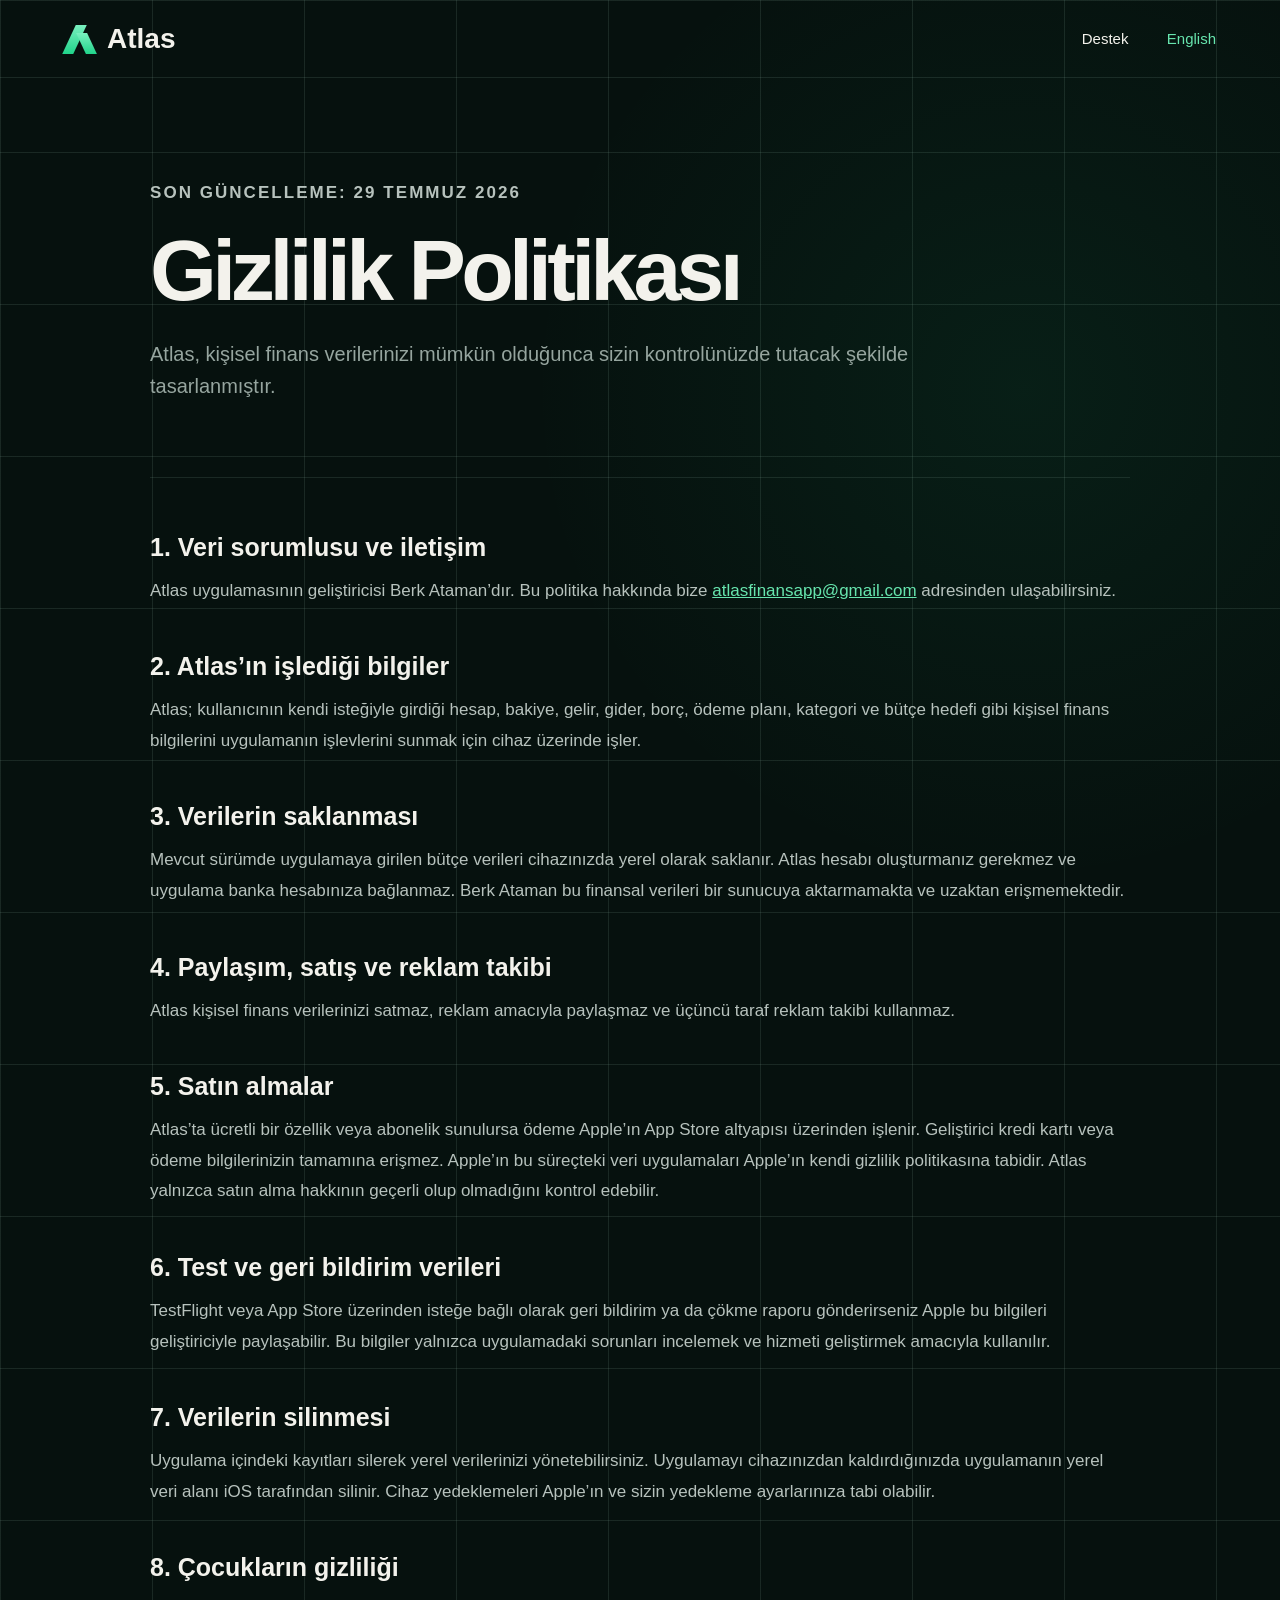
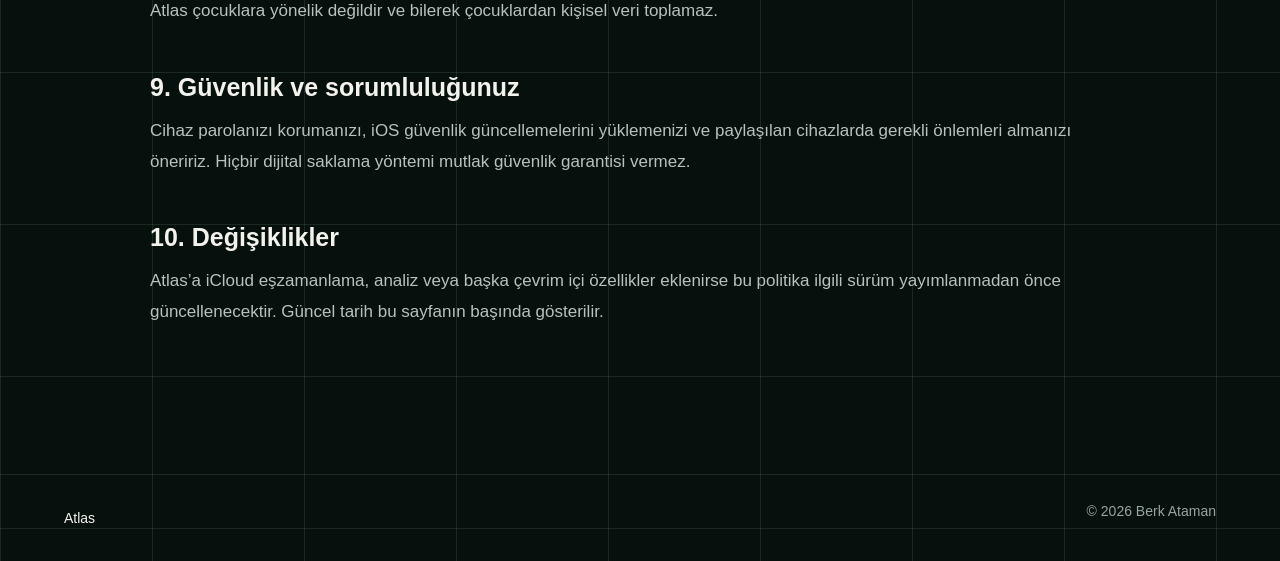
==== privacy/index.html @ 916eed84 "Add privacy/index.html" ====
<!doctype html>
<html lang="tr">
<head>
  <meta charset="utf-8">
  <meta name="viewport" content="width=device-width, initial-scale=1">
  <meta name="description" content="Atlas Gizlilik Politikası">
  <meta name="theme-color" content="#06110e">
  <title>Gizlilik Politikası — Atlas</title>
  <link rel="stylesheet" href="../assets/styles.css">
  <script defer src="../assets/site.js"></script>
</head>
<body>
  <header class="site-header compact">
    <a class="brand" href="../"><span class="brand-mark" aria-hidden="true"><i></i><i></i></span><span>Atlas</span></a>
    <nav><a href="../support/" data-tr="Destek" data-en="Support">Destek</a><button class="language-toggle" type="button" data-language-toggle>English</button></nav>
  </header>
  <main class="legal-shell">
    <article class="legal-document">
      <div class="legal-title">
        <p class="eyebrow" data-tr="Son güncelleme: 29 Temmuz 2026" data-en="Last updated: July 29, 2026">Son güncelleme: 29 Temmuz 2026</p>
        <h1 data-tr="Gizlilik Politikası" data-en="Privacy Policy">Gizlilik Politikası</h1>
        <p data-tr="Atlas, kişisel finans verilerinizi mümkün olduğunca sizin kontrolünüzde tutacak şekilde tasarlanmıştır." data-en="Atlas is designed to keep your personal financial information under your control as much as possible.">Atlas, kişisel finans verilerinizi mümkün olduğunca sizin kontrolünüzde tutacak şekilde tasarlanmıştır.</p>
      </div>

      <div data-lang="tr">
        <h2>1. Veri sorumlusu ve iletişim</h2>
        <p>Atlas uygulamasının geliştiricisi Berk Ataman’dır. Bu politika hakkında bize <a href="mailto:atlasfinansapp@gmail.com">atlasfinansapp@gmail.com</a> adresinden ulaşabilirsiniz.</p>
        <h2>2. Atlas’ın işlediği bilgiler</h2>
        <p>Atlas; kullanıcının kendi isteğiyle girdiği hesap, bakiye, gelir, gider, borç, ödeme planı, kategori ve bütçe hedefi gibi kişisel finans bilgilerini uygulamanın işlevlerini sunmak için cihaz üzerinde işler.</p>
        <h2>3. Verilerin saklanması</h2>
        <p>Mevcut sürümde uygulamaya girilen bütçe verileri cihazınızda yerel olarak saklanır. Atlas hesabı oluşturmanız gerekmez ve uygulama banka hesabınıza bağlanmaz. Berk Ataman bu finansal verileri bir sunucuya aktarmamakta ve uzaktan erişmemektedir.</p>
        <h2>4. Paylaşım, satış ve reklam takibi</h2>
        <p>Atlas kişisel finans verilerinizi satmaz, reklam amacıyla paylaşmaz ve üçüncü taraf reklam takibi kullanmaz.</p>
        <h2>5. Satın almalar</h2>
        <p>Atlas’ta ücretli bir özellik veya abonelik sunulursa ödeme Apple’ın App Store altyapısı üzerinden işlenir. Geliştirici kredi kartı veya ödeme bilgilerinizin tamamına erişmez. Apple’ın bu süreçteki veri uygulamaları Apple’ın kendi gizlilik politikasına tabidir. Atlas yalnızca satın alma hakkının geçerli olup olmadığını kontrol edebilir.</p>
        <h2>6. Test ve geri bildirim verileri</h2>
        <p>TestFlight veya App Store üzerinden isteğe bağlı olarak geri bildirim ya da çökme raporu gönderirseniz Apple bu bilgileri geliştiriciyle paylaşabilir. Bu bilgiler yalnızca uygulamadaki sorunları incelemek ve hizmeti geliştirmek amacıyla kullanılır.</p>
        <h2>7. Verilerin silinmesi</h2>
        <p>Uygulama içindeki kayıtları silerek yerel verilerinizi yönetebilirsiniz. Uygulamayı cihazınızdan kaldırdığınızda uygulamanın yerel veri alanı iOS tarafından silinir. Cihaz yedeklemeleri Apple’ın ve sizin yedekleme ayarlarınıza tabi olabilir.</p>
        <h2>8. Çocukların gizliliği</h2>
        <p>Atlas çocuklara yönelik değildir ve bilerek çocuklardan kişisel veri toplamaz.</p>
        <h2>9. Güvenlik ve sorumluluğunuz</h2>
        <p>Cihaz parolanızı korumanızı, iOS güvenlik güncellemelerini yüklemenizi ve paylaşılan cihazlarda gerekli önlemleri almanızı öneririz. Hiçbir dijital saklama yöntemi mutlak güvenlik garantisi vermez.</p>
        <h2>10. Değişiklikler</h2>
        <p>Atlas’a iCloud eşzamanlama, analiz veya başka çevrim içi özellikler eklenirse bu politika ilgili sürüm yayımlanmadan önce güncellenecektir. Güncel tarih bu sayfanın başında gösterilir.</p>
      </div>

      <div data-lang="en" hidden>
        <h2>1. Developer and contact</h2>
        <p>Atlas is developed by Berk Ataman. You may contact us about this policy at <a href="mailto:atlasfinansapp@gmail.com">atlasfinansapp@gmail.com</a>.</p>
        <h2>2. Information processed by Atlas</h2>
        <p>Atlas processes personal finance information that you voluntarily enter—such as accounts, balances, income, expenses, debts, planned payments, categories, and budget goals—to provide the app’s features.</p>
        <h2>3. Data storage</h2>
        <p>In the current version, budget data is stored locally on your device. Atlas does not require an account and does not connect to your bank. Berk Ataman does not transfer this financial information to a server or access it remotely.</p>
        <h2>4. Sharing, sale, and advertising</h2>
        <p>Atlas does not sell your personal financial information, share it for advertising, or use third-party advertising trackers.</p>
        <h2>5. Purchases</h2>
        <p>If Atlas offers a paid feature or subscription, payment is processed by Apple through the App Store. The developer does not receive your complete card or payment details. Apple’s processing is governed by Apple’s privacy policy. Atlas may only check whether a purchase entitlement is valid.</p>
        <h2>6. Testing and feedback</h2>
        <p>If you voluntarily submit feedback or a crash report through TestFlight or the App Store, Apple may share that information with the developer. It is used only to investigate problems and improve the app.</p>
        <h2>7. Deleting data</h2>
        <p>You can manage local information by deleting records within the app. When you uninstall Atlas, iOS removes the app’s local data container. Device backups may remain subject to your settings and Apple’s backup practices.</p>
        <h2>8. Children’s privacy</h2>
        <p>Atlas is not directed to children and does not knowingly collect personal information from children.</p>
        <h2>9. Security and your responsibility</h2>
        <p>We recommend protecting your device passcode, installing iOS security updates, and taking care when using a shared device. No method of digital storage can guarantee absolute security.</p>
        <h2>10. Changes</h2>
        <p>If Atlas adds iCloud synchronization, analytics, or other online features, this policy will be updated before the relevant version is released. The latest revision date appears at the top of this page.</p>
      </div>
    </article>
  </main>
  <footer><a href="../">Atlas</a><p>© 2026 Berk Ataman</p></footer>
</body>
</html>
---- assets/styles.css ----
:root {
  --bg: #06110e;
  --surface: #0b211b;
  --surface-soft: rgba(18, 47, 39, 0.62);
  --accent: #20d48a;
  --accent-soft: #67e5ae;
  --text: #f3f2ec;
  --muted: #96a59f;
  --line: rgba(148, 182, 168, 0.14);
  --max: 1440px;
}

* { box-sizing: border-box; }
html { scroll-behavior: smooth; }
body {
  margin: 0;
  color: var(--text);
  background:
    radial-gradient(circle at 80% 18%, rgba(32, 212, 138, .07), transparent 31rem),
    linear-gradient(var(--line) 1px, transparent 1px),
    linear-gradient(90deg, var(--line) 1px, transparent 1px),
    var(--bg);
  background-size: auto, 152px 152px, 152px 152px, auto;
  font-family: Inter, ui-sans-serif, -apple-system, BlinkMacSystemFont, "SF Pro Display", "Segoe UI", sans-serif;
  -webkit-font-smoothing: antialiased;
}
a { color: inherit; }
.site-header, footer {
  width: min(100%, var(--max));
  margin: auto;
  padding: 28px 5vw;
  display: flex;
  align-items: center;
  justify-content: space-between;
}
.site-header { border-bottom: 1px solid var(--line); }
.site-header.compact { padding-block: 22px; }
.brand { display: inline-flex; align-items: center; gap: 12px; text-decoration: none; font-size: 28px; font-weight: 760; }
.brand-mark { width: 31px; height: 30px; position: relative; display: inline-block; }
.brand-mark i { position: absolute; bottom: 0; width: 11px; height: 29px; background: linear-gradient(180deg, #7af0bf, var(--accent)); transform: skew(-25deg); }
.brand-mark i:first-child { left: 5px; }
.brand-mark i:last-child { left: 17px; height: 21px; transform: skew(25deg); }
nav { display: flex; align-items: center; gap: clamp(18px, 3vw, 52px); }
nav a, .language-toggle { font: inherit; color: var(--text); text-decoration: none; background: none; border: 0; cursor: pointer; font-size: 15px; }
nav a:hover, .language-toggle { color: var(--accent-soft); }
.language-toggle { padding: 8px 0; }

.hero {
  min-height: 790px;
  width: min(100%, var(--max));
  margin: auto;
  padding: clamp(80px, 10vw, 145px) 5vw 100px;
  display: grid;
  grid-template-columns: .92fr 1.08fr;
  gap: 58px;
  align-items: center;
  overflow: hidden;
}
.eyebrow { color: var(--accent-soft); font-size: 13px; font-weight: 720; letter-spacing: .12em; text-transform: uppercase; }
h1, h2, h3, p { margin-top: 0; }
.hero h1 { margin: 20px 0 30px; font-size: clamp(55px, 6.2vw, 92px); line-height: .98; letter-spacing: -.055em; font-weight: 760; }
.hero h1 span, .hero h1 strong { display: block; }
.hero h1 strong { color: var(--accent-soft); }
.lead { max-width: 590px; color: var(--muted); font-size: clamp(19px, 1.7vw, 24px); line-height: 1.55; }
.store-button, .primary-button {
  margin-top: 38px;
  display: inline-flex;
  align-items: center;
  gap: 18px;
  min-height: 66px;
  padding: 0 26px;
  border-radius: 12px;
  background: linear-gradient(135deg, var(--accent), #45df98);
  color: #04110c;
  font-weight: 760;
  text-decoration: none;
  box-shadow: 0 18px 48px rgba(32,212,138,.18);
  transition: transform .2s ease, box-shadow .2s ease;
}
.store-button:hover, .primary-button:hover { transform: translateY(-2px); box-shadow: 0 22px 54px rgba(32,212,138,.25); }
.apple-glyph { width: 25px; height: 25px; display: grid; place-items: center; border: 1px solid rgba(4,17,12,.5); border-radius: 7px; font-size: 7px; }

.product-visual { min-height: 540px; position: relative; perspective: 1000px; }
.orbit { position: absolute; border: 1px solid rgba(88, 170, 138, .14); border-radius: 50%; width: 650px; height: 650px; left: 2%; top: -10%; }
.orbit-two { width: 470px; height: 470px; left: 18%; top: 7%; }
.glass-card {
  position: absolute;
  padding: 25px;
  border: 1px solid rgba(178, 224, 205, .25);
  border-radius: 17px;
  background: linear-gradient(145deg, rgba(21, 47, 40, .88), rgba(7, 26, 21, .78));
  box-shadow: 0 25px 80px rgba(0,0,0,.32);
  backdrop-filter: blur(18px);
  transition: transform .25s ease, border-color .25s ease;
}
.glass-card:hover { border-color: rgba(75, 227, 161, .58); }
.glass-card small { display: block; color: var(--muted); margin-top: 12px; }
.glass-card b { display: block; margin: 8px 0 22px; font-size: 27px; }
.balance-card { width: 315px; left: 6%; top: 6%; transform: rotate(3deg); }
.balance-card:hover { transform: rotate(1deg) translateY(-4px); }
.bar-label { margin-top: 15px; display: flex; justify-content: space-between; color: var(--muted); font-size: 13px; }
.bar-label em { color: var(--text); font-style: normal; }
.progress { height: 8px; margin-top: 8px; background: rgba(140,174,161,.14); border-radius: 99px; overflow: hidden; }
.progress i { display: block; height: 100%; background: var(--accent); border-radius: inherit; }
.progress.muted i { background: #9da9a4; }
.chart-card { width: 385px; right: -2%; top: 16%; transform: rotate(4deg); }
.chart-card:hover { transform: rotate(2deg) translateY(-4px); }
.card-heading { display: flex; justify-content: space-between; align-items: center; font-weight: 720; }
.card-heading small { margin: 0; padding: 6px 9px; border: 1px solid var(--line); border-radius: 7px; font-size: 11px; }
.chart { height: 155px; margin-top: 28px; display: flex; align-items: end; gap: 15px; border-bottom: 1px solid var(--line); }
.chart span { flex: 1; min-height: 20%; background: linear-gradient(180deg, var(--accent), rgba(32,212,138,.15)); border-radius: 6px 6px 0 0; animation: rise .8s ease both; }
.chart span:nth-child(2) { animation-delay: .05s; }.chart span:nth-child(3) { animation-delay: .1s; }.chart span:nth-child(4) { animation-delay: .15s; }.chart span:nth-child(5) { animation-delay: .2s; }.chart span:nth-child(6) { animation-delay: .25s; }
.goal-card { width: 390px; left: 18%; bottom: 3%; display: flex; justify-content: space-between; align-items: center; transform: rotate(-2deg); }
.goal-card:hover { transform: rotate(0) translateY(-4px); }
.goal-card b { color: var(--accent-soft); font-size: 21px; margin-bottom: 0; }
.goal-card b em { color: var(--muted); font-size: 12px; font-style: normal; font-weight: 500; }
.ring { width: 83px; height: 83px; border-radius: 50%; display: grid; place-items: center; background: conic-gradient(var(--accent) 65%, rgba(116,153,139,.18) 0); }
.ring::before { content:""; width: 63px; height: 63px; position: absolute; border-radius: 50%; background: #0c211b; }
.ring span { position: relative; z-index: 1; font-weight: 760; }

.features, .privacy-callout { width: min(100% - 10vw, calc(var(--max) - 10vw)); margin: 0 auto 120px; }
.section-heading { max-width: 760px; margin-bottom: 50px; }
.section-heading h2, .privacy-callout h2 { font-size: clamp(38px, 4.4vw, 66px); line-height: 1.05; letter-spacing: -.045em; }
.feature-grid { display: grid; grid-template-columns: repeat(3, 1fr); gap: 18px; }
.feature-grid article { min-height: 265px; padding: 30px; border: 1px solid var(--line); border-radius: 16px; background: rgba(9, 27, 22, .78); }
.feature-grid article > span { color: var(--accent); font-size: 13px; }
.feature-grid h3 { margin: 70px 0 15px; font-size: 24px; }
.feature-grid p { color: var(--muted); line-height: 1.7; }
.privacy-callout { padding: clamp(40px, 6vw, 85px); border: 1px solid rgba(77,205,150,.2); border-radius: 24px; background: radial-gradient(circle at 100% 0, rgba(32,212,138,.13), transparent 35%), var(--surface-soft); }
.privacy-callout h2 { max-width: 960px; margin-bottom: 36px; }
.text-link { color: var(--accent-soft); text-decoration: none; font-weight: 700; }

.legal-shell, .support-shell { width: min(100% - 10vw, 980px); margin: auto; padding: 100px 0 130px; }
.legal-title { padding-bottom: 55px; margin-bottom: 55px; border-bottom: 1px solid var(--line); }
.legal-title h1, .support-hero h1 { font-size: clamp(50px, 7vw, 86px); letter-spacing: -.055em; margin: 18px 0 25px; line-height: 1; }
.legal-title > p:last-child, .support-hero > p:last-of-type { color: var(--muted); font-size: 20px; line-height: 1.6; max-width: 760px; }
.legal-document h2 { margin: 46px 0 14px; font-size: 25px; }
.legal-document p { color: #b7c2bd; font-size: 17px; line-height: 1.8; }
.legal-document a { color: var(--accent-soft); }
.support-hero { padding-bottom: 75px; }
.faq-grid { display: grid; grid-template-columns: 1fr 1fr; gap: 18px; }
.faq-grid article { padding: 28px; background: rgba(10,31,25,.8); border: 1px solid var(--line); border-radius: 16px; }
.faq-grid h2 { font-size: 21px; }
.faq-grid p { color: var(--muted); line-height: 1.7; }
footer { border-top: 1px solid var(--line); color: var(--muted); font-size: 14px; }
footer > a { text-decoration: none; color: var(--text); }
.footer-links { display: flex; gap: 24px; }
.footer-links a { color: var(--muted); text-decoration: none; }

@keyframes rise { from { transform: scaleY(.15); transform-origin: bottom; opacity: .25; } }
@media (max-width: 900px) {
  .site-header { align-items: flex-start; }
  nav { gap: 16px; flex-wrap: wrap; justify-content: flex-end; }
  nav a:first-child { display: none; }
  .hero { grid-template-columns: 1fr; padding-top: 75px; }
  .product-visual { min-height: 520px; transform: scale(.9); transform-origin: top left; width: 111%; }
  .feature-grid { grid-template-columns: 1fr; }
  .feature-grid article { min-height: auto; }
  .feature-grid h3 { margin-top: 35px; }
}
@media (max-width: 600px) {
  .site-header, footer { padding-inline: 22px; }
  .brand { font-size: 23px; }
  .site-header nav a { display: none; }
  .hero { padding: 65px 22px 40px; min-height: 0; }
  .hero h1 { font-size: 52px; }
  .lead { font-size: 18px; }
  .store-button { width: 100%; justify-content: center; font-size: 14px; }
  .product-visual { min-height: 455px; transform: none; width: 100%; }
  .balance-card { width: 250px; left: 0; }
  .chart-card { width: 270px; right: -35px; top: 25%; }
  .goal-card { width: 285px; left: 3%; bottom: 0; }
  .features, .privacy-callout { width: calc(100% - 44px); margin-bottom: 80px; }
  .privacy-callout { padding: 30px 24px; }
  .section-heading h2, .privacy-callout h2 { font-size: 38px; }
  .legal-shell, .support-shell { width: calc(100% - 44px); padding-block: 70px 95px; }
  .legal-title h1, .support-hero h1 { font-size: 49px; }
  .faq-grid { grid-template-columns: 1fr; }
  footer { align-items: flex-start; flex-direction: column; gap: 20px; }
}
@media (prefers-reduced-motion: reduce) {
  html { scroll-behavior: auto; }
  *, *::before, *::after { animation: none !important; transition: none !important; }
}
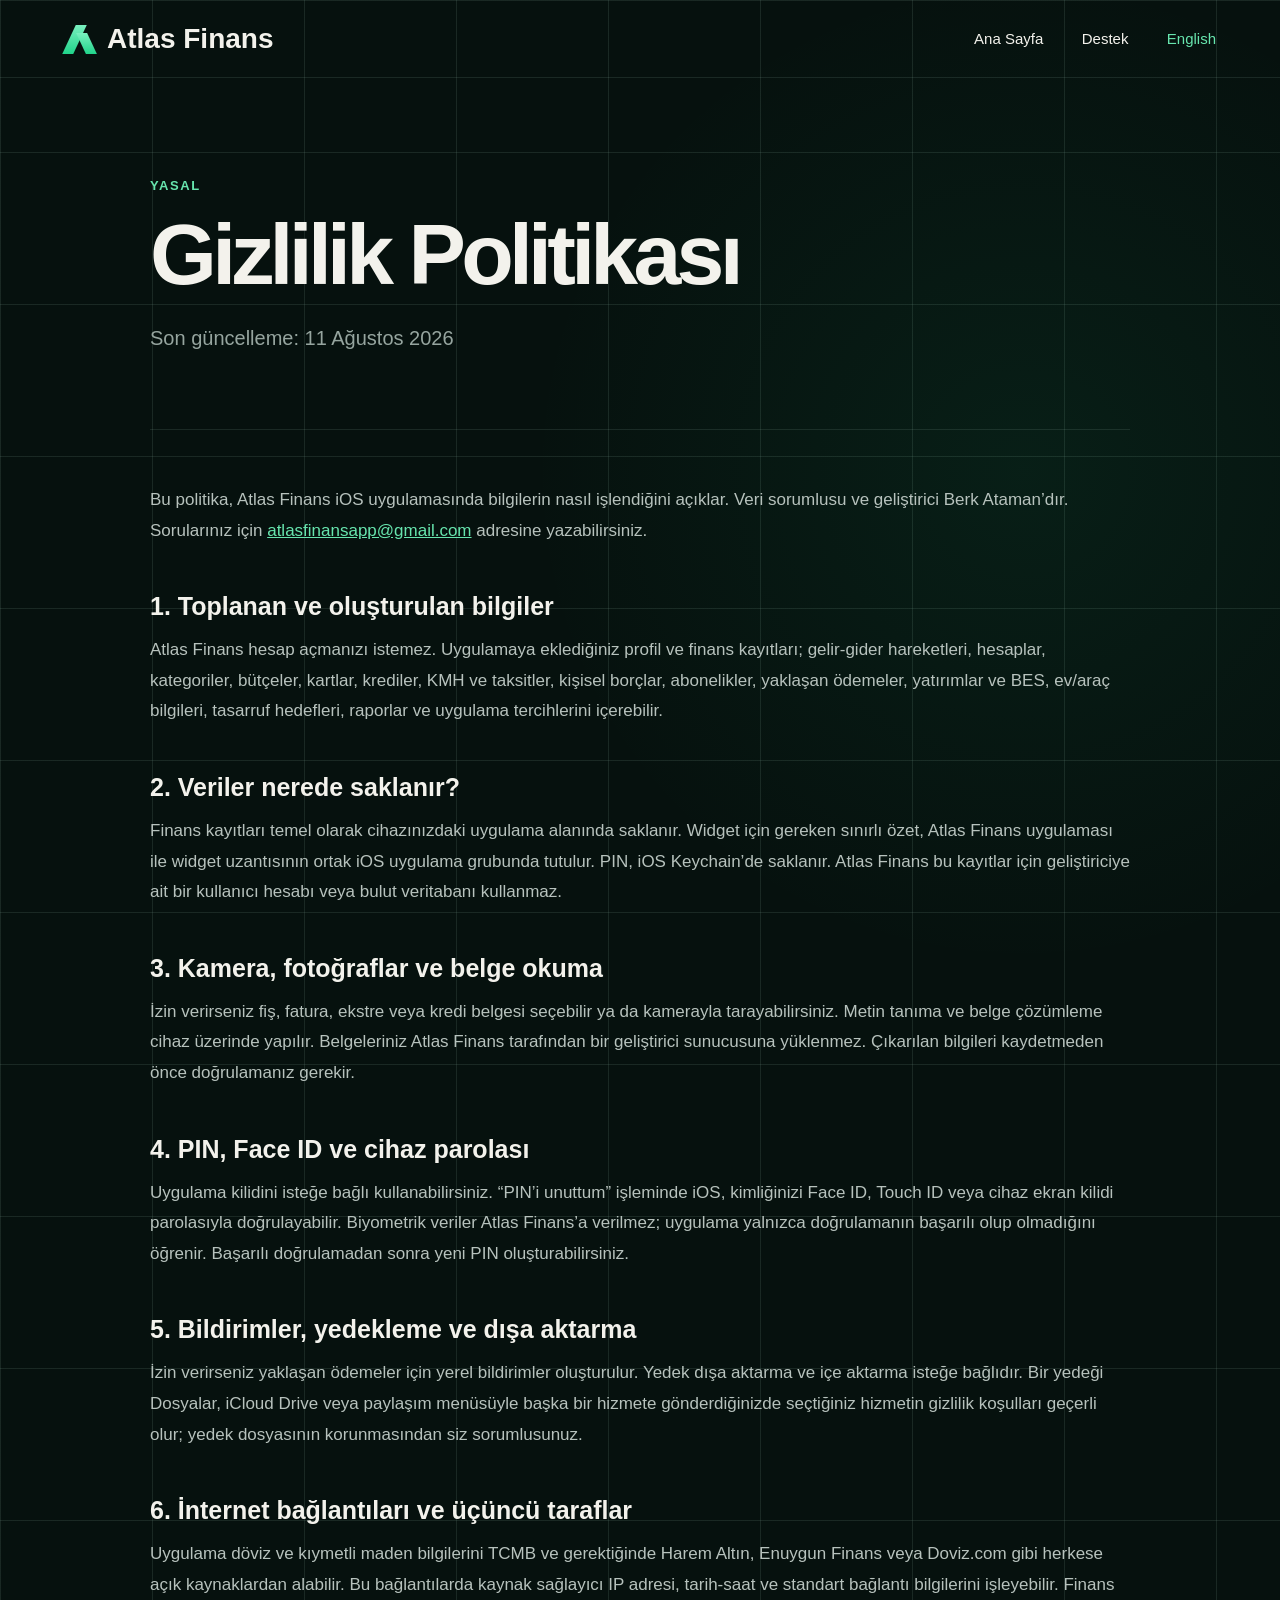
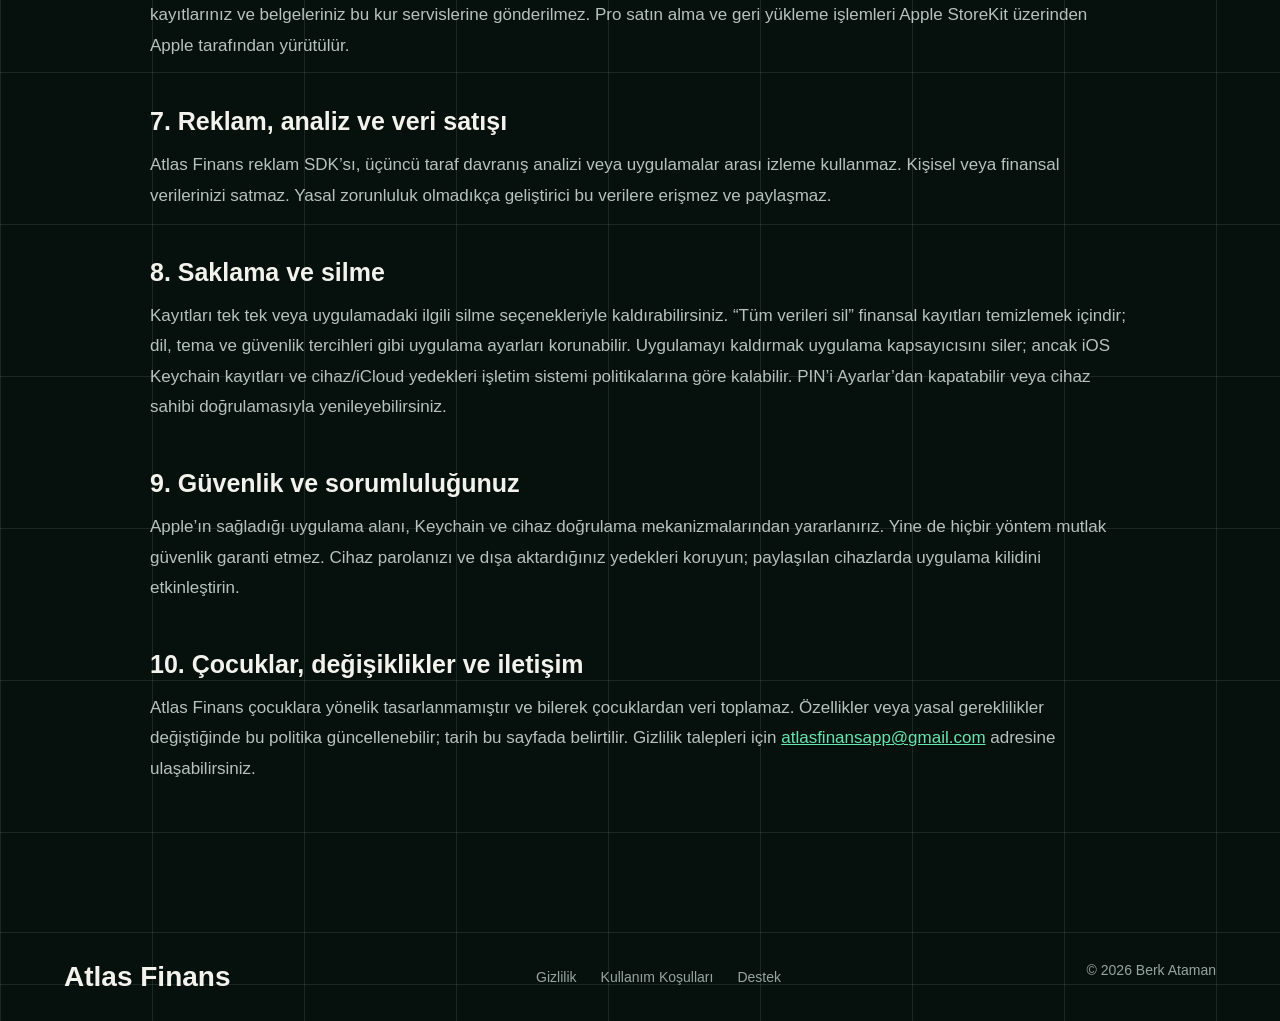
==== commit 67f5fa20: "Update site content, legal pages, and visuals" ====
--- a/privacy/index.html
+++ b/privacy/index.html
@@ -1,74 +1,30 @@
-<!doctype html>
-<html lang="tr">
-<head>
-  <meta charset="utf-8">
-  <meta name="viewport" content="width=device-width, initial-scale=1">
-  <meta name="description" content="Atlas Gizlilik Politikası">
-  <meta name="theme-color" content="#06110e">
-  <title>Gizlilik Politikası — Atlas</title>
-  <link rel="stylesheet" href="../assets/styles.css">
-  <script defer src="../assets/site.js"></script>
-</head>
-<body>
-  <header class="site-header compact">
-    <a class="brand" href="../"><span class="brand-mark" aria-hidden="true"><i></i><i></i></span><span>Atlas</span></a>
-    <nav><a href="../support/" data-tr="Destek" data-en="Support">Destek</a><button class="language-toggle" type="button" data-language-toggle>English</button></nav>
-  </header>
-  <main class="legal-shell">
-    <article class="legal-document">
-      <div class="legal-title">
-        <p class="eyebrow" data-tr="Son güncelleme: 29 Temmuz 2026" data-en="Last updated: July 29, 2026">Son güncelleme: 29 Temmuz 2026</p>
-        <h1 data-tr="Gizlilik Politikası" data-en="Privacy Policy">Gizlilik Politikası</h1>
-        <p data-tr="Atlas, kişisel finans verilerinizi mümkün olduğunca sizin kontrolünüzde tutacak şekilde tasarlanmıştır." data-en="Atlas is designed to keep your personal financial information under your control as much as possible.">Atlas, kişisel finans verilerinizi mümkün olduğunca sizin kontrolünüzde tutacak şekilde tasarlanmıştır.</p>
-      </div>
-
-      <div data-lang="tr">
-        <h2>1. Veri sorumlusu ve iletişim</h2>
-        <p>Atlas uygulamasının geliştiricisi Berk Ataman’dır. Bu politika hakkında bize <a href="mailto:atlasfinansapp@gmail.com">atlasfinansapp@gmail.com</a> adresinden ulaşabilirsiniz.</p>
-        <h2>2. Atlas’ın işlediği bilgiler</h2>
-        <p>Atlas; kullanıcının kendi isteğiyle girdiği hesap, bakiye, gelir, gider, borç, ödeme planı, kategori ve bütçe hedefi gibi kişisel finans bilgilerini uygulamanın işlevlerini sunmak için cihaz üzerinde işler.</p>
-        <h2>3. Verilerin saklanması</h2>
-        <p>Mevcut sürümde uygulamaya girilen bütçe verileri cihazınızda yerel olarak saklanır. Atlas hesabı oluşturmanız gerekmez ve uygulama banka hesabınıza bağlanmaz. Berk Ataman bu finansal verileri bir sunucuya aktarmamakta ve uzaktan erişmemektedir.</p>
-        <h2>4. Paylaşım, satış ve reklam takibi</h2>
-        <p>Atlas kişisel finans verilerinizi satmaz, reklam amacıyla paylaşmaz ve üçüncü taraf reklam takibi kullanmaz.</p>
-        <h2>5. Satın almalar</h2>
-        <p>Atlas’ta ücretli bir özellik veya abonelik sunulursa ödeme Apple’ın App Store altyapısı üzerinden işlenir. Geliştirici kredi kartı veya ödeme bilgilerinizin tamamına erişmez. Apple’ın bu süreçteki veri uygulamaları Apple’ın kendi gizlilik politikasına tabidir. Atlas yalnızca satın alma hakkının geçerli olup olmadığını kontrol edebilir.</p>
-        <h2>6. Test ve geri bildirim verileri</h2>
-        <p>TestFlight veya App Store üzerinden isteğe bağlı olarak geri bildirim ya da çökme raporu gönderirseniz Apple bu bilgileri geliştiriciyle paylaşabilir. Bu bilgiler yalnızca uygulamadaki sorunları incelemek ve hizmeti geliştirmek amacıyla kullanılır.</p>
-        <h2>7. Verilerin silinmesi</h2>
-        <p>Uygulama içindeki kayıtları silerek yerel verilerinizi yönetebilirsiniz. Uygulamayı cihazınızdan kaldırdığınızda uygulamanın yerel veri alanı iOS tarafından silinir. Cihaz yedeklemeleri Apple’ın ve sizin yedekleme ayarlarınıza tabi olabilir.</p>
-        <h2>8. Çocukların gizliliği</h2>
-        <p>Atlas çocuklara yönelik değildir ve bilerek çocuklardan kişisel veri toplamaz.</p>
-        <h2>9. Güvenlik ve sorumluluğunuz</h2>
-        <p>Cihaz parolanızı korumanızı, iOS güvenlik güncellemelerini yüklemenizi ve paylaşılan cihazlarda gerekli önlemleri almanızı öneririz. Hiçbir dijital saklama yöntemi mutlak güvenlik garantisi vermez.</p>
-        <h2>10. Değişiklikler</h2>
-        <p>Atlas’a iCloud eşzamanlama, analiz veya başka çevrim içi özellikler eklenirse bu politika ilgili sürüm yayımlanmadan önce güncellenecektir. Güncel tarih bu sayfanın başında gösterilir.</p>
-      </div>
-
-      <div data-lang="en" hidden>
-        <h2>1. Developer and contact</h2>
-        <p>Atlas is developed by Berk Ataman. You may contact us about this policy at <a href="mailto:atlasfinansapp@gmail.com">atlasfinansapp@gmail.com</a>.</p>
-        <h2>2. Information processed by Atlas</h2>
-        <p>Atlas processes personal finance information that you voluntarily enter—such as accounts, balances, income, expenses, debts, planned payments, categories, and budget goals—to provide the app’s features.</p>
-        <h2>3. Data storage</h2>
-        <p>In the current version, budget data is stored locally on your device. Atlas does not require an account and does not connect to your bank. Berk Ataman does not transfer this financial information to a server or access it remotely.</p>
-        <h2>4. Sharing, sale, and advertising</h2>
-        <p>Atlas does not sell your personal financial information, share it for advertising, or use third-party advertising trackers.</p>
-        <h2>5. Purchases</h2>
-        <p>If Atlas offers a paid feature or subscription, payment is processed by Apple through the App Store. The developer does not receive your complete card or payment details. Apple’s processing is governed by Apple’s privacy policy. Atlas may only check whether a purchase entitlement is valid.</p>
-        <h2>6. Testing and feedback</h2>
-        <p>If you voluntarily submit feedback or a crash report through TestFlight or the App Store, Apple may share that information with the developer. It is used only to investigate problems and improve the app.</p>
-        <h2>7. Deleting data</h2>
-        <p>You can manage local information by deleting records within the app. When you uninstall Atlas, iOS removes the app’s local data container. Device backups may remain subject to your settings and Apple’s backup practices.</p>
-        <h2>8. Children’s privacy</h2>
-        <p>Atlas is not directed to children and does not knowingly collect personal information from children.</p>
-        <h2>9. Security and your responsibility</h2>
-        <p>We recommend protecting your device passcode, installing iOS security updates, and taking care when using a shared device. No method of digital storage can guarantee absolute security.</p>
-        <h2>10. Changes</h2>
-        <p>If Atlas adds iCloud synchronization, analytics, or other online features, this policy will be updated before the relevant version is released. The latest revision date appears at the top of this page.</p>
-      </div>
-    </article>
-  </main>
-  <footer><a href="../">Atlas</a><p>© 2026 Berk Ataman</p></footer>
-</body>
-</html>
+<!doctype html><html lang="tr"><head><meta charset="utf-8"><meta name="viewport" content="width=device-width, initial-scale=1"><meta name="description" content="Atlas Finans Gizlilik Politikası"><meta name="theme-color" content="#06110e"><title>Gizlilik Politikası — Atlas Finans</title><link rel="stylesheet" href="../assets/styles.css"><script defer src="../assets/site.js"></script></head><body>
+<header class="site-header compact"><a class="brand" href="../"><span class="brand-mark" aria-hidden="true"><i></i><i></i></span><span>Atlas Finans</span></a><nav><a href="../" data-tr="Ana Sayfa" data-en="Home">Ana Sayfa</a><a href="../support/" data-tr="Destek" data-en="Support">Destek</a><button class="language-toggle" type="button" data-language-toggle>English</button></nav></header>
+<main class="legal-shell"><section class="legal-title"><p class="eyebrow" data-tr="Yasal" data-en="Legal">Yasal</p><h1 data-tr="Gizlilik Politikası" data-en="Privacy Policy">Gizlilik Politikası</h1><p data-tr="Son güncelleme: 11 Ağustos 2026" data-en="Last updated: August 11, 2026">Son güncelleme: 11 Ağustos 2026</p></section>
+<article class="legal-document" data-lang="tr">
+<p>Bu politika, Atlas Finans iOS uygulamasında bilgilerin nasıl işlendiğini açıklar. Veri sorumlusu ve geliştirici Berk Ataman’dır. Sorularınız için <a href="mailto:atlasfinansapp@gmail.com">atlasfinansapp@gmail.com</a> adresine yazabilirsiniz.</p>
+<h2>1. Toplanan ve oluşturulan bilgiler</h2><p>Atlas Finans hesap açmanızı istemez. Uygulamaya eklediğiniz profil ve finans kayıtları; gelir-gider hareketleri, hesaplar, kategoriler, bütçeler, kartlar, krediler, KMH ve taksitler, kişisel borçlar, abonelikler, yaklaşan ödemeler, yatırımlar ve BES, ev/araç bilgileri, tasarruf hedefleri, raporlar ve uygulama tercihlerini içerebilir.</p>
+<h2>2. Veriler nerede saklanır?</h2><p>Finans kayıtları temel olarak cihazınızdaki uygulama alanında saklanır. Widget için gereken sınırlı özet, Atlas Finans uygulaması ile widget uzantısının ortak iOS uygulama grubunda tutulur. PIN, iOS Keychain’de saklanır. Atlas Finans bu kayıtlar için geliştiriciye ait bir kullanıcı hesabı veya bulut veritabanı kullanmaz.</p>
+<h2>3. Kamera, fotoğraflar ve belge okuma</h2><p>İzin verirseniz fiş, fatura, ekstre veya kredi belgesi seçebilir ya da kamerayla tarayabilirsiniz. Metin tanıma ve belge çözümleme cihaz üzerinde yapılır. Belgeleriniz Atlas Finans tarafından bir geliştirici sunucusuna yüklenmez. Çıkarılan bilgileri kaydetmeden önce doğrulamanız gerekir.</p>
+<h2>4. PIN, Face ID ve cihaz parolası</h2><p>Uygulama kilidini isteğe bağlı kullanabilirsiniz. “PIN’i unuttum” işleminde iOS, kimliğinizi Face ID, Touch ID veya cihaz ekran kilidi parolasıyla doğrulayabilir. Biyometrik veriler Atlas Finans’a verilmez; uygulama yalnızca doğrulamanın başarılı olup olmadığını öğrenir. Başarılı doğrulamadan sonra yeni PIN oluşturabilirsiniz.</p>
+<h2>5. Bildirimler, yedekleme ve dışa aktarma</h2><p>İzin verirseniz yaklaşan ödemeler için yerel bildirimler oluşturulur. Yedek dışa aktarma ve içe aktarma isteğe bağlıdır. Bir yedeği Dosyalar, iCloud Drive veya paylaşım menüsüyle başka bir hizmete gönderdiğinizde seçtiğiniz hizmetin gizlilik koşulları geçerli olur; yedek dosyasının korunmasından siz sorumlusunuz.</p>
+<h2>6. İnternet bağlantıları ve üçüncü taraflar</h2><p>Uygulama döviz ve kıymetli maden bilgilerini TCMB ve gerektiğinde Harem Altın, Enuygun Finans veya Doviz.com gibi herkese açık kaynaklardan alabilir. Bu bağlantılarda kaynak sağlayıcı IP adresi, tarih-saat ve standart bağlantı bilgilerini işleyebilir. Finans kayıtlarınız ve belgeleriniz bu kur servislerine gönderilmez. Pro satın alma ve geri yükleme işlemleri Apple StoreKit üzerinden Apple tarafından yürütülür.</p>
+<h2>7. Reklam, analiz ve veri satışı</h2><p>Atlas Finans reklam SDK’sı, üçüncü taraf davranış analizi veya uygulamalar arası izleme kullanmaz. Kişisel veya finansal verilerinizi satmaz. Yasal zorunluluk olmadıkça geliştirici bu verilere erişmez ve paylaşmaz.</p>
+<h2>8. Saklama ve silme</h2><p>Kayıtları tek tek veya uygulamadaki ilgili silme seçenekleriyle kaldırabilirsiniz. “Tüm verileri sil” finansal kayıtları temizlemek içindir; dil, tema ve güvenlik tercihleri gibi uygulama ayarları korunabilir. Uygulamayı kaldırmak uygulama kapsayıcısını siler; ancak iOS Keychain kayıtları ve cihaz/iCloud yedekleri işletim sistemi politikalarına göre kalabilir. PIN’i Ayarlar’dan kapatabilir veya cihaz sahibi doğrulamasıyla yenileyebilirsiniz.</p>
+<h2>9. Güvenlik ve sorumluluğunuz</h2><p>Apple’ın sağladığı uygulama alanı, Keychain ve cihaz doğrulama mekanizmalarından yararlanırız. Yine de hiçbir yöntem mutlak güvenlik garanti etmez. Cihaz parolanızı ve dışa aktardığınız yedekleri koruyun; paylaşılan cihazlarda uygulama kilidini etkinleştirin.</p>
+<h2>10. Çocuklar, değişiklikler ve iletişim</h2><p>Atlas Finans çocuklara yönelik tasarlanmamıştır ve bilerek çocuklardan veri toplamaz. Özellikler veya yasal gereklilikler değiştiğinde bu politika güncellenebilir; tarih bu sayfada belirtilir. Gizlilik talepleri için <a href="mailto:atlasfinansapp@gmail.com">atlasfinansapp@gmail.com</a> adresine ulaşabilirsiniz.</p>
+</article>
+<article class="legal-document" data-lang="en" hidden>
+<p>This policy explains how information is handled in the Atlas Finans iOS app. Berk Ataman is the developer and data controller. Contact <a href="mailto:atlasfinansapp@gmail.com">atlasfinansapp@gmail.com</a> with privacy questions.</p>
+<h2>1. Information you create</h2><p>Atlas Finans does not require an account. Information you enter may include profile details; income and expense records; accounts, categories and budgets; cards, loans, overdrafts and installments; personal debts; subscriptions and upcoming payments; investments and private pensions; home or vehicle information; savings goals; reports; and app preferences.</p>
+<h2>2. Where data is stored</h2><p>Financial records are primarily stored in the app’s local area on your device. A limited widget summary is stored in the iOS app group shared by Atlas Finans and its widget. Your PIN is stored in iOS Keychain. Atlas Finans does not use a developer-operated user account or cloud database for these records.</p>
+<h2>3. Camera, photos and document reading</h2><p>With permission, you may select or scan receipts, bills, statements or loan documents. Text recognition and document processing occur on-device. Atlas Finans does not upload these documents to a developer server. Review extracted details before saving.</p>
+<h2>4. PIN, Face ID and device passcode</h2><p>App lock is optional. During “Forgot PIN,” iOS may verify you with Face ID, Touch ID or the device passcode. Atlas Finans never receives biometric data; it only receives the authentication result. You may create a new PIN after successful verification.</p>
+<h2>5. Notifications, backup and export</h2><p>With permission, local notifications may remind you of upcoming payments. Backup export and import are optional. If you send a backup to Files, iCloud Drive or another service through the share sheet, that provider’s policy applies and you are responsible for protecting the file.</p>
+<h2>6. Internet connections and third parties</h2><p>The app may obtain currency and precious-metal information from public sources such as the Central Bank of the Republic of Türkiye and, when needed, Harem Altın, Enuygun Finans or Doviz.com. Those providers may process IP address, time and standard connection metadata. Your financial records and documents are not sent to rate providers. Apple processes Pro purchases and restorations through StoreKit.</p>
+<h2>7. Advertising, analytics and sale</h2><p>Atlas Finans uses no advertising SDK, third-party behavioral analytics or cross-app tracking. We do not sell personal or financial data. The developer does not access or share it unless legally required.</p>
+<h2>8. Retention and deletion</h2><p>You can remove records individually or through relevant deletion controls. “Delete all data” is intended to clear financial records; language, theme and security preferences may remain. Uninstalling removes the app container, but iOS Keychain entries and device/iCloud backups may remain under operating-system policies. You can disable the PIN in Settings or reset it after device-owner authentication.</p>
+<h2>9. Security and your responsibilities</h2><p>We use Apple-provided app isolation, Keychain and device authentication. No method guarantees absolute security. Protect your device passcode and exported backups, and enable app lock on shared devices.</p>
+<h2>10. Children, changes and contact</h2><p>Atlas Finans is not directed to children and does not knowingly collect children’s data. We may update this policy as features or legal requirements change; the date appears above. Contact <a href="mailto:atlasfinansapp@gmail.com">atlasfinansapp@gmail.com</a>.</p>
+</article></main>
+<footer><a class="brand footer-brand" href="../">Atlas Finans</a><div class="footer-links"><a href="../privacy/" data-tr="Gizlilik" data-en="Privacy">Gizlilik</a><a href="../terms/" data-tr="Kullanım Koşulları" data-en="Terms of Use">Kullanım Koşulları</a><a href="../support/" data-tr="Destek" data-en="Support">Destek</a></div><p>© 2026 Berk Ataman</p></footer></body></html>
--- a/assets/styles.css
+++ b/assets/styles.css
@@ -56,6 +56,10 @@
   align-items: center;
   overflow: hidden;
 }
+.hero-new { grid-template-columns: .82fr 1.18fr; gap: 42px; }
+.hero-image { margin: 0; position: relative; }
+.hero-image::after { content: ""; position: absolute; inset: 0; border-radius: 24px; box-shadow: inset 0 0 0 1px rgba(255,255,255,.14); pointer-events: none; }
+.hero-image img { display: block; width: 100%; height: auto; border-radius: 24px; box-shadow: 0 35px 90px rgba(0,0,0,.44); }
 .eyebrow { color: var(--accent-soft); font-size: 13px; font-weight: 720; letter-spacing: .12em; text-transform: uppercase; }
 h1, h2, h3, p { margin-top: 0; }
 .hero h1 { margin: 20px 0 30px; font-size: clamp(55px, 6.2vw, 92px); line-height: .98; letter-spacing: -.055em; font-weight: 760; }
@@ -119,6 +123,10 @@
 .ring span { position: relative; z-index: 1; font-weight: 760; }
 
 .features, .privacy-callout { width: min(100% - 10vw, calc(var(--max) - 10vw)); margin: 0 auto 120px; }
+.product-showcase { width: min(100% - 10vw, calc(var(--max) - 10vw)); margin: 0 auto 120px; display: grid; grid-template-columns: 1.15fr .85fr; gap: clamp(35px, 6vw, 90px); align-items: center; }
+.product-showcase img { display: block; width: 100%; height: auto; border-radius: 22px; border: 1px solid rgba(255,255,255,.14); box-shadow: 0 28px 75px rgba(0,0,0,.35); }
+.product-showcase h2 { font-size: clamp(36px, 4vw, 60px); line-height: 1.08; letter-spacing: -.04em; margin: 18px 0 24px; }
+.product-showcase p:last-child { color: var(--muted); font-size: 18px; line-height: 1.7; }
 .section-heading { max-width: 760px; margin-bottom: 50px; }
 .section-heading h2, .privacy-callout h2 { font-size: clamp(38px, 4.4vw, 66px); line-height: 1.05; letter-spacing: -.045em; }
 .feature-grid { display: grid; grid-template-columns: repeat(3, 1fr); gap: 18px; }
@@ -154,6 +162,7 @@
   nav a:first-child { display: none; }
   .hero { grid-template-columns: 1fr; padding-top: 75px; }
   .product-visual { min-height: 520px; transform: scale(.9); transform-origin: top left; width: 111%; }
+  .hero-new, .product-showcase { grid-template-columns: 1fr; }
   .feature-grid { grid-template-columns: 1fr; }
   .feature-grid article { min-height: auto; }
   .feature-grid h3 { margin-top: 35px; }
@@ -163,6 +172,8 @@
   .brand { font-size: 23px; }
   .site-header nav a { display: none; }
   .hero { padding: 65px 22px 40px; min-height: 0; }
+  .hero-new { gap: 42px; }
+  .hero-image img, .hero-image::after { border-radius: 16px; }
   .hero h1 { font-size: 52px; }
   .lead { font-size: 18px; }
   .store-button { width: 100%; justify-content: center; font-size: 14px; }
@@ -171,6 +182,7 @@
   .chart-card { width: 270px; right: -35px; top: 25%; }
   .goal-card { width: 285px; left: 3%; bottom: 0; }
   .features, .privacy-callout { width: calc(100% - 44px); margin-bottom: 80px; }
+  .product-showcase { width: calc(100% - 44px); margin-bottom: 80px; }
   .privacy-callout { padding: 30px 24px; }
   .section-heading h2, .privacy-callout h2 { font-size: 38px; }
   .legal-shell, .support-shell { width: calc(100% - 44px); padding-block: 70px 95px; }
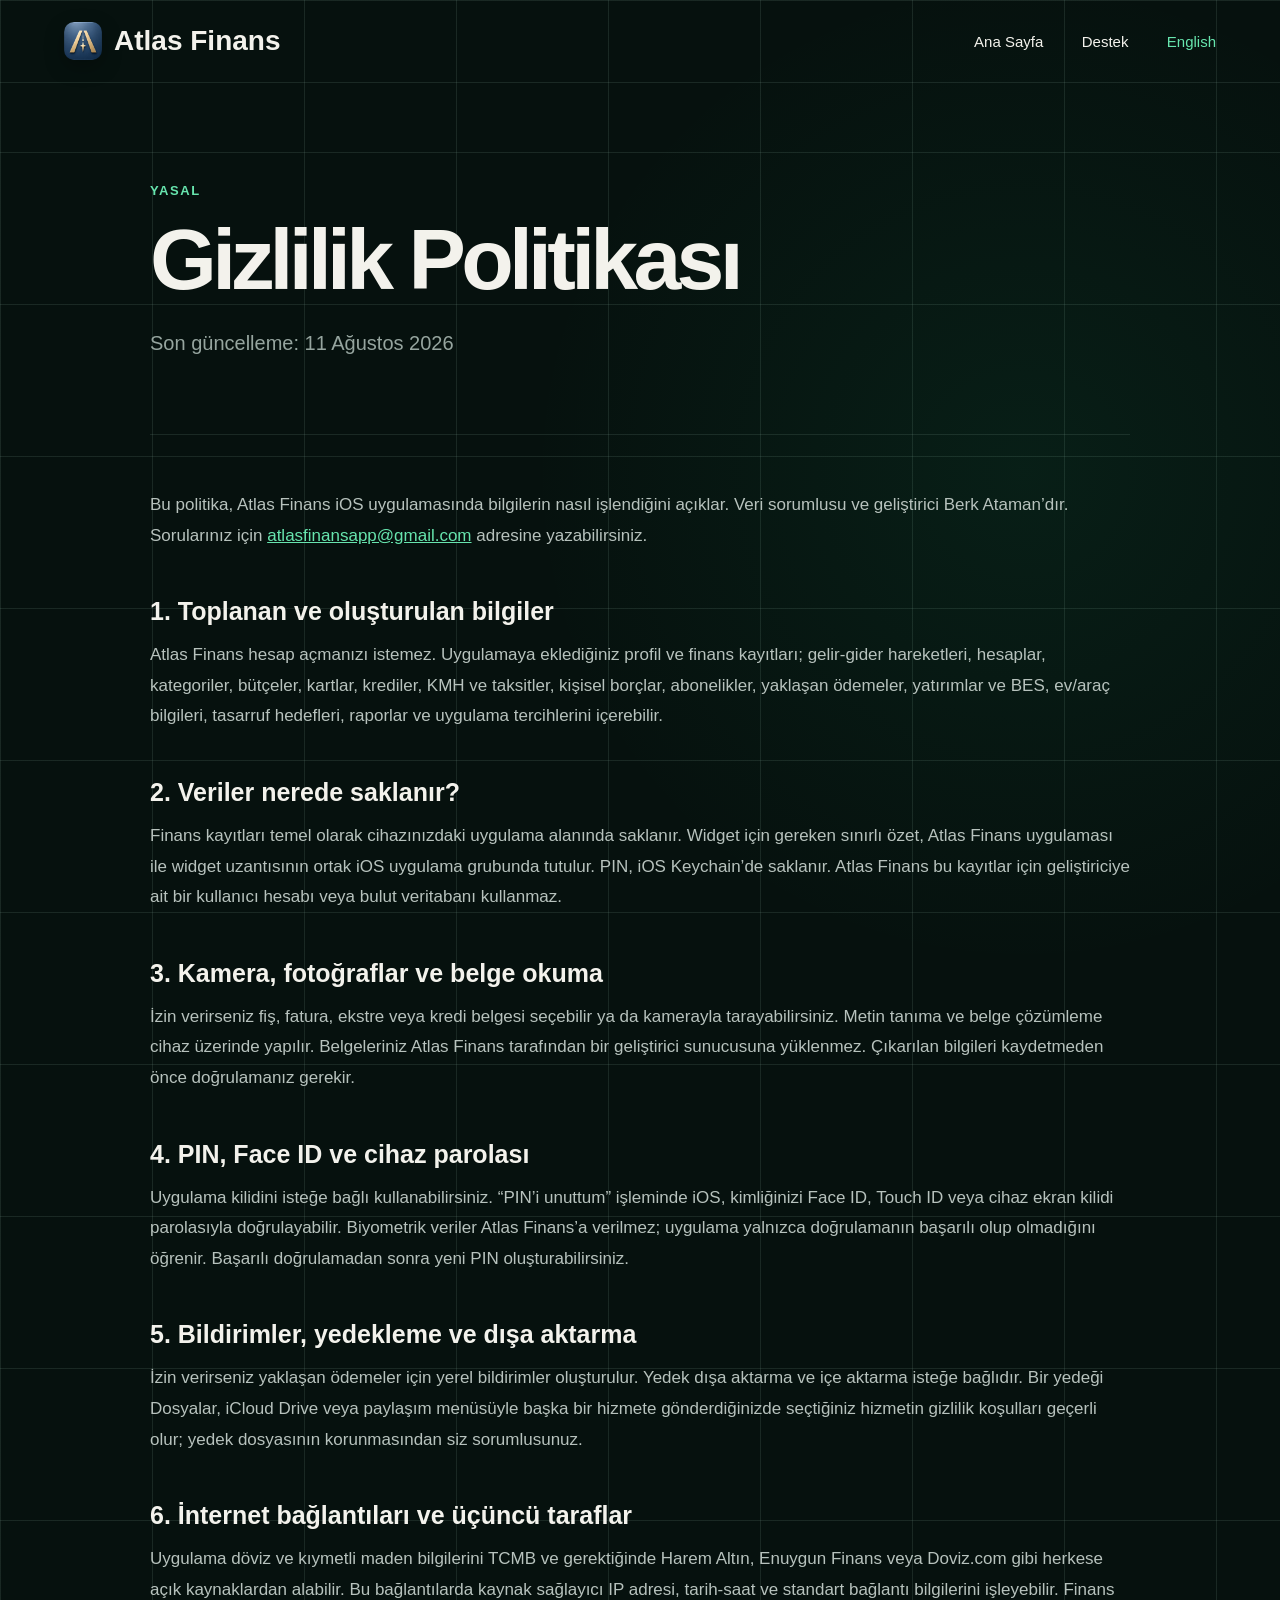
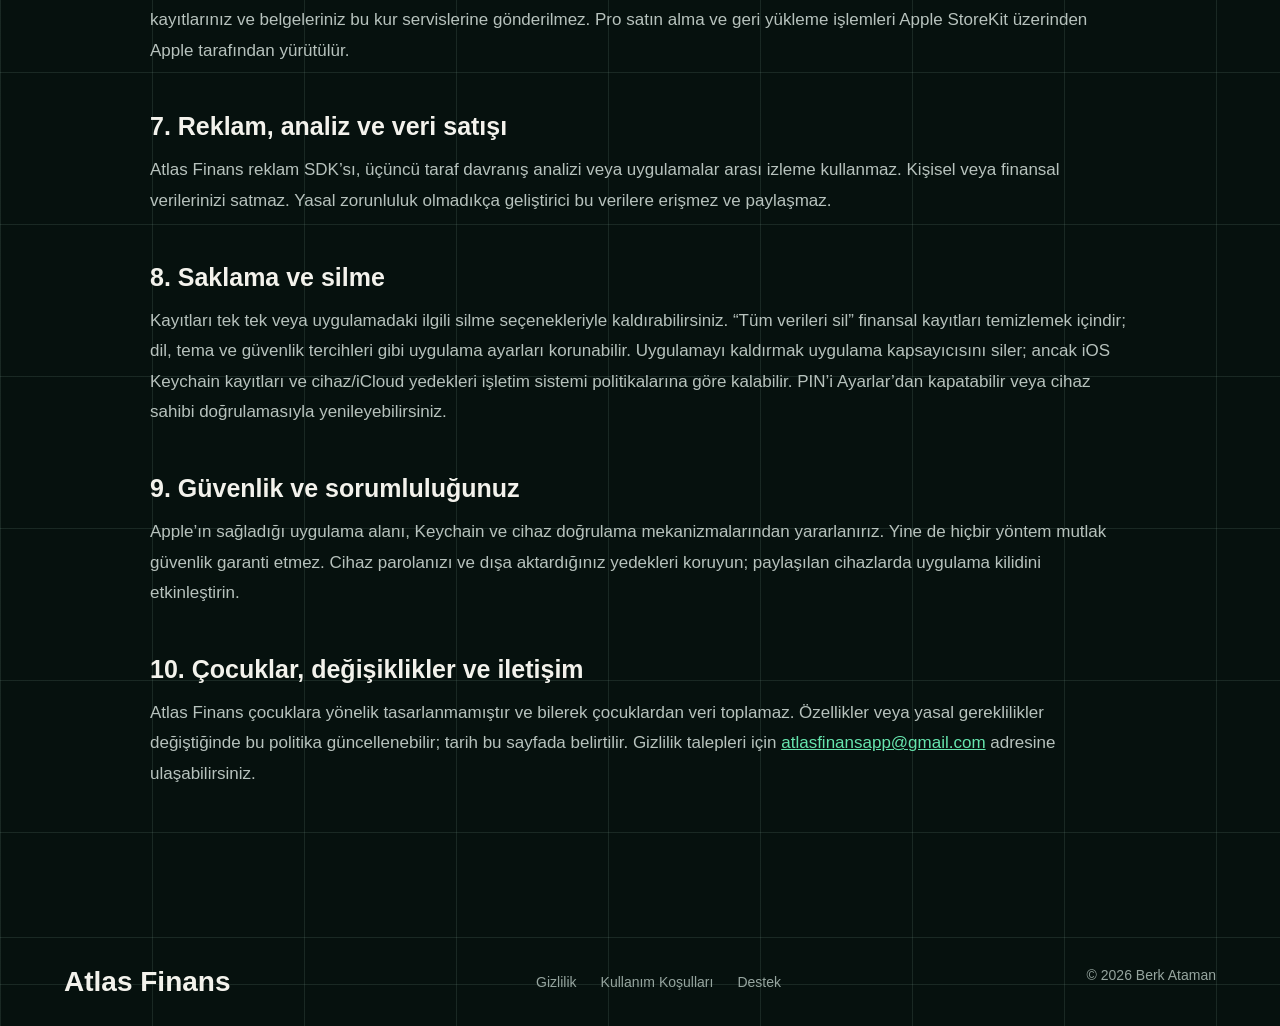
==== commit 28ad3d08: "Add App Store link, current logo, and app gallery" ====
--- a/privacy/index.html
+++ b/privacy/index.html
@@ -1,4 +1,4 @@
-<!doctype html><html lang="tr"><head><meta charset="utf-8"><meta name="viewport" content="width=device-width, initial-scale=1"><meta name="description" content="Atlas Finans Gizlilik Politikası"><meta name="theme-color" content="#06110e"><title>Gizlilik Politikası — Atlas Finans</title><link rel="stylesheet" href="../assets/styles.css"><script defer src="../assets/site.js"></script></head><body>
+<!doctype html><html lang="tr"><head><meta charset="utf-8"><meta name="viewport" content="width=device-width, initial-scale=1"><meta name="description" content="Atlas Finans Gizlilik Politikası"><meta name="theme-color" content="#06110e"><title>Gizlilik Politikası — Atlas Finans</title><link rel="icon" type="image/png" href="../assets/images/atlas-logo.png"><link rel="apple-touch-icon" href="../assets/images/atlas-logo.png"><link rel="stylesheet" href="../assets/styles.css"><script defer src="../assets/site.js"></script></head><body>
 <header class="site-header compact"><a class="brand" href="../"><span class="brand-mark" aria-hidden="true"><i></i><i></i></span><span>Atlas Finans</span></a><nav><a href="../" data-tr="Ana Sayfa" data-en="Home">Ana Sayfa</a><a href="../support/" data-tr="Destek" data-en="Support">Destek</a><button class="language-toggle" type="button" data-language-toggle>English</button></nav></header>
 <main class="legal-shell"><section class="legal-title"><p class="eyebrow" data-tr="Yasal" data-en="Legal">Yasal</p><h1 data-tr="Gizlilik Politikası" data-en="Privacy Policy">Gizlilik Politikası</h1><p data-tr="Son güncelleme: 11 Ağustos 2026" data-en="Last updated: August 11, 2026">Son güncelleme: 11 Ağustos 2026</p></section>
 <article class="legal-document" data-lang="tr">
--- a/assets/styles.css
+++ b/assets/styles.css
@@ -36,10 +36,8 @@
 .site-header { border-bottom: 1px solid var(--line); }
 .site-header.compact { padding-block: 22px; }
 .brand { display: inline-flex; align-items: center; gap: 12px; text-decoration: none; font-size: 28px; font-weight: 760; }
-.brand-mark { width: 31px; height: 30px; position: relative; display: inline-block; }
-.brand-mark i { position: absolute; bottom: 0; width: 11px; height: 29px; background: linear-gradient(180deg, #7af0bf, var(--accent)); transform: skew(-25deg); }
-.brand-mark i:first-child { left: 5px; }
-.brand-mark i:last-child { left: 17px; height: 21px; transform: skew(25deg); }
+.brand-mark { width: 38px; height: 38px; display: inline-block; border-radius: 10px; background: url("images/atlas-logo.png") center / cover no-repeat; box-shadow: 0 7px 20px rgba(0,0,0,.28); }
+.brand-mark i { display: none; }
 nav { display: flex; align-items: center; gap: clamp(18px, 3vw, 52px); }
 nav a, .language-toggle { font: inherit; color: var(--text); text-decoration: none; background: none; border: 0; cursor: pointer; font-size: 15px; }
 nav a:hover, .language-toggle { color: var(--accent-soft); }
@@ -82,7 +80,10 @@
   transition: transform .2s ease, box-shadow .2s ease;
 }
 .store-button:hover, .primary-button:hover { transform: translateY(-2px); box-shadow: 0 22px 54px rgba(32,212,138,.25); }
-.apple-glyph { width: 25px; height: 25px; display: grid; place-items: center; border: 1px solid rgba(4,17,12,.5); border-radius: 7px; font-size: 7px; }
+.apple-logo { width: 27px; height: 27px; flex: 0 0 auto; }
+.store-label { display: flex; flex-direction: column; line-height: 1.05; }
+.store-label small { font-size: 10px; font-weight: 650; letter-spacing: .04em; }
+.store-label strong { font-size: 20px; }
 
 .product-visual { min-height: 540px; position: relative; perspective: 1000px; }
 .orbit { position: absolute; border: 1px solid rgba(88, 170, 138, .14); border-radius: 50%; width: 650px; height: 650px; left: 2%; top: -10%; }
@@ -127,6 +128,9 @@
 .product-showcase img { display: block; width: 100%; height: auto; border-radius: 22px; border: 1px solid rgba(255,255,255,.14); box-shadow: 0 28px 75px rgba(0,0,0,.35); }
 .product-showcase h2 { font-size: clamp(36px, 4vw, 60px); line-height: 1.08; letter-spacing: -.04em; margin: 18px 0 24px; }
 .product-showcase p:last-child { color: var(--muted); font-size: 18px; line-height: 1.7; }
+.screens-showcase { width: min(100% - 10vw, calc(var(--max) - 10vw)); margin: 0 auto 120px; }
+.screens-track { display: grid; grid-template-columns: repeat(3, minmax(0, 1fr)); gap: 18px; }
+.screens-track img { display: block; width: 100%; height: auto; border-radius: 22px; border: 1px solid rgba(255,255,255,.13); box-shadow: 0 24px 65px rgba(0,0,0,.34); }
 .section-heading { max-width: 760px; margin-bottom: 50px; }
 .section-heading h2, .privacy-callout h2 { font-size: clamp(38px, 4.4vw, 66px); line-height: 1.05; letter-spacing: -.045em; }
 .feature-grid { display: grid; grid-template-columns: repeat(3, 1fr); gap: 18px; }
@@ -163,6 +167,7 @@
   .hero { grid-template-columns: 1fr; padding-top: 75px; }
   .product-visual { min-height: 520px; transform: scale(.9); transform-origin: top left; width: 111%; }
   .hero-new, .product-showcase { grid-template-columns: 1fr; }
+  .screens-track { grid-template-columns: repeat(2, minmax(0, 1fr)); }
   .feature-grid { grid-template-columns: 1fr; }
   .feature-grid article { min-height: auto; }
   .feature-grid h3 { margin-top: 35px; }
@@ -183,6 +188,9 @@
   .goal-card { width: 285px; left: 3%; bottom: 0; }
   .features, .privacy-callout { width: calc(100% - 44px); margin-bottom: 80px; }
   .product-showcase { width: calc(100% - 44px); margin-bottom: 80px; }
+  .screens-showcase { width: calc(100% - 44px); margin-bottom: 80px; }
+  .screens-track { display: flex; overflow-x: auto; scroll-snap-type: x mandatory; padding-bottom: 14px; }
+  .screens-track img { flex: 0 0 82%; scroll-snap-align: start; border-radius: 16px; }
   .privacy-callout { padding: 30px 24px; }
   .section-heading h2, .privacy-callout h2 { font-size: 38px; }
   .legal-shell, .support-shell { width: calc(100% - 44px); padding-block: 70px 95px; }
